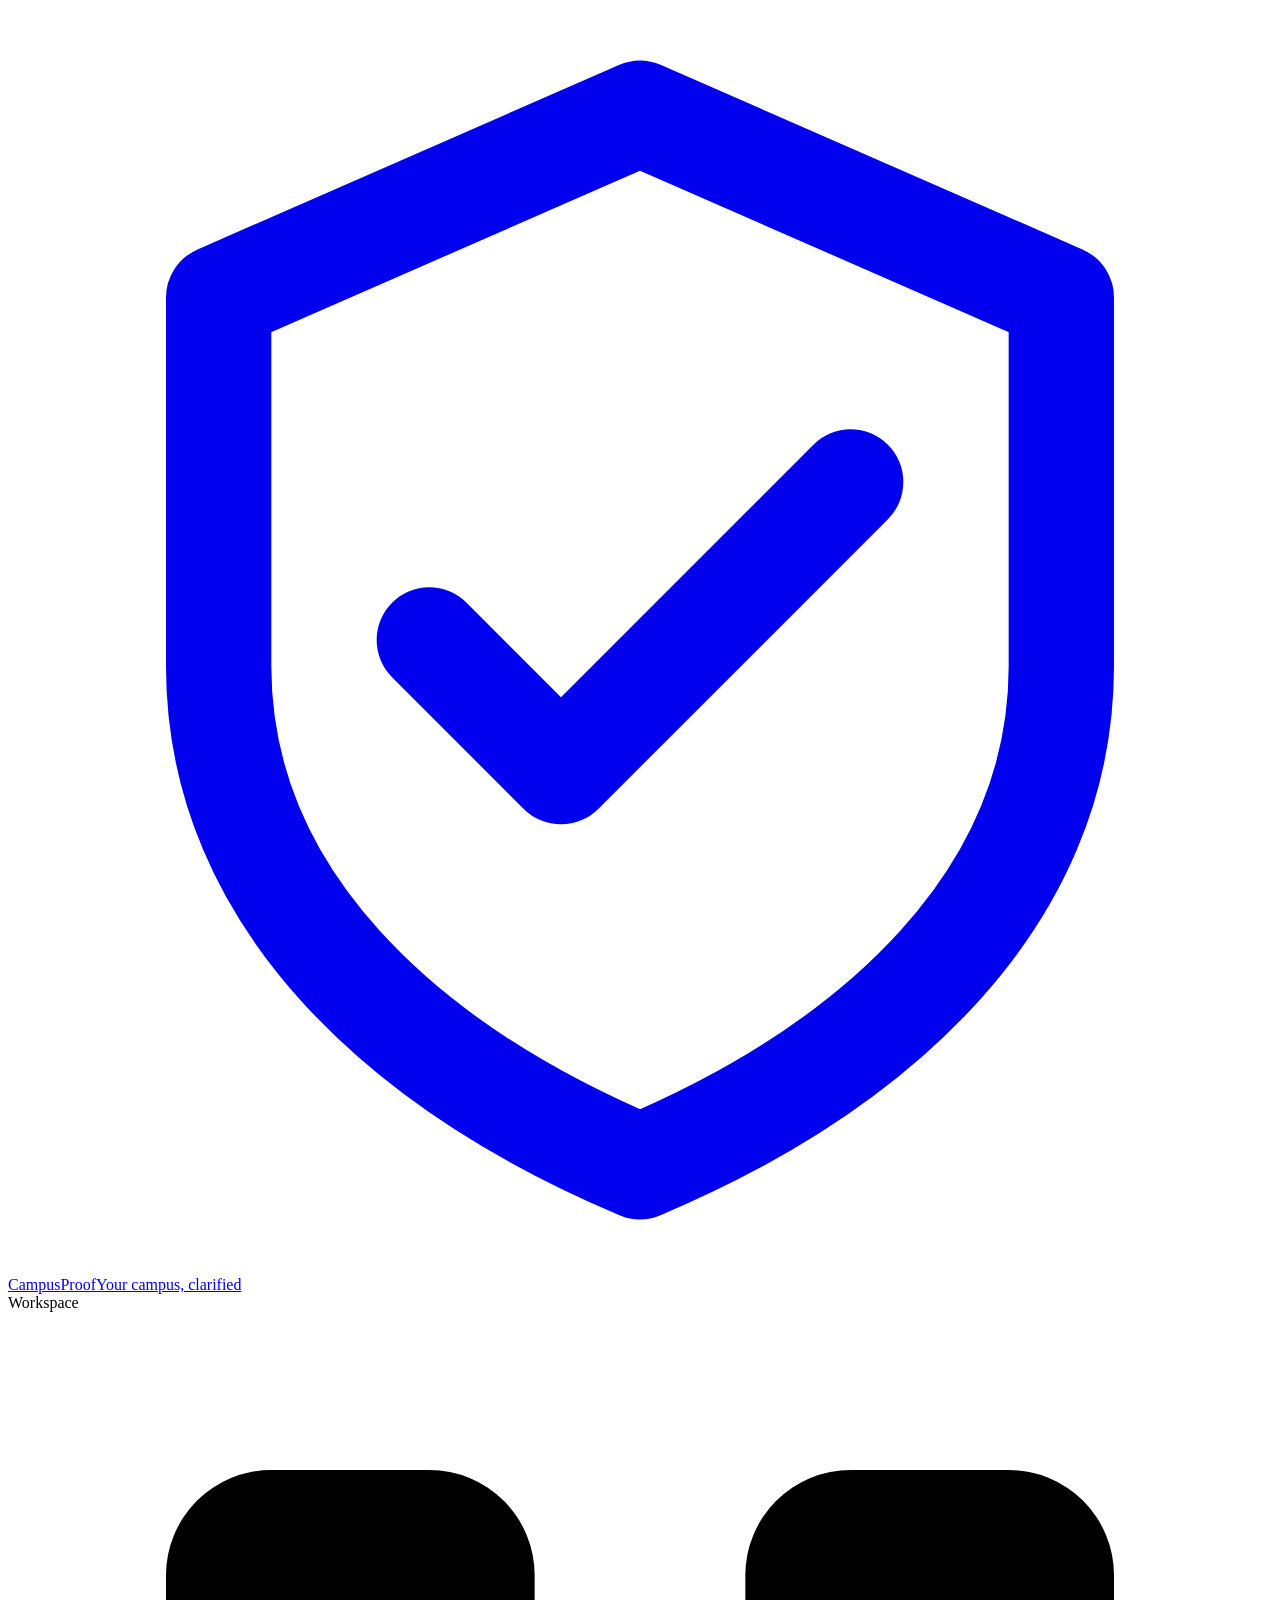
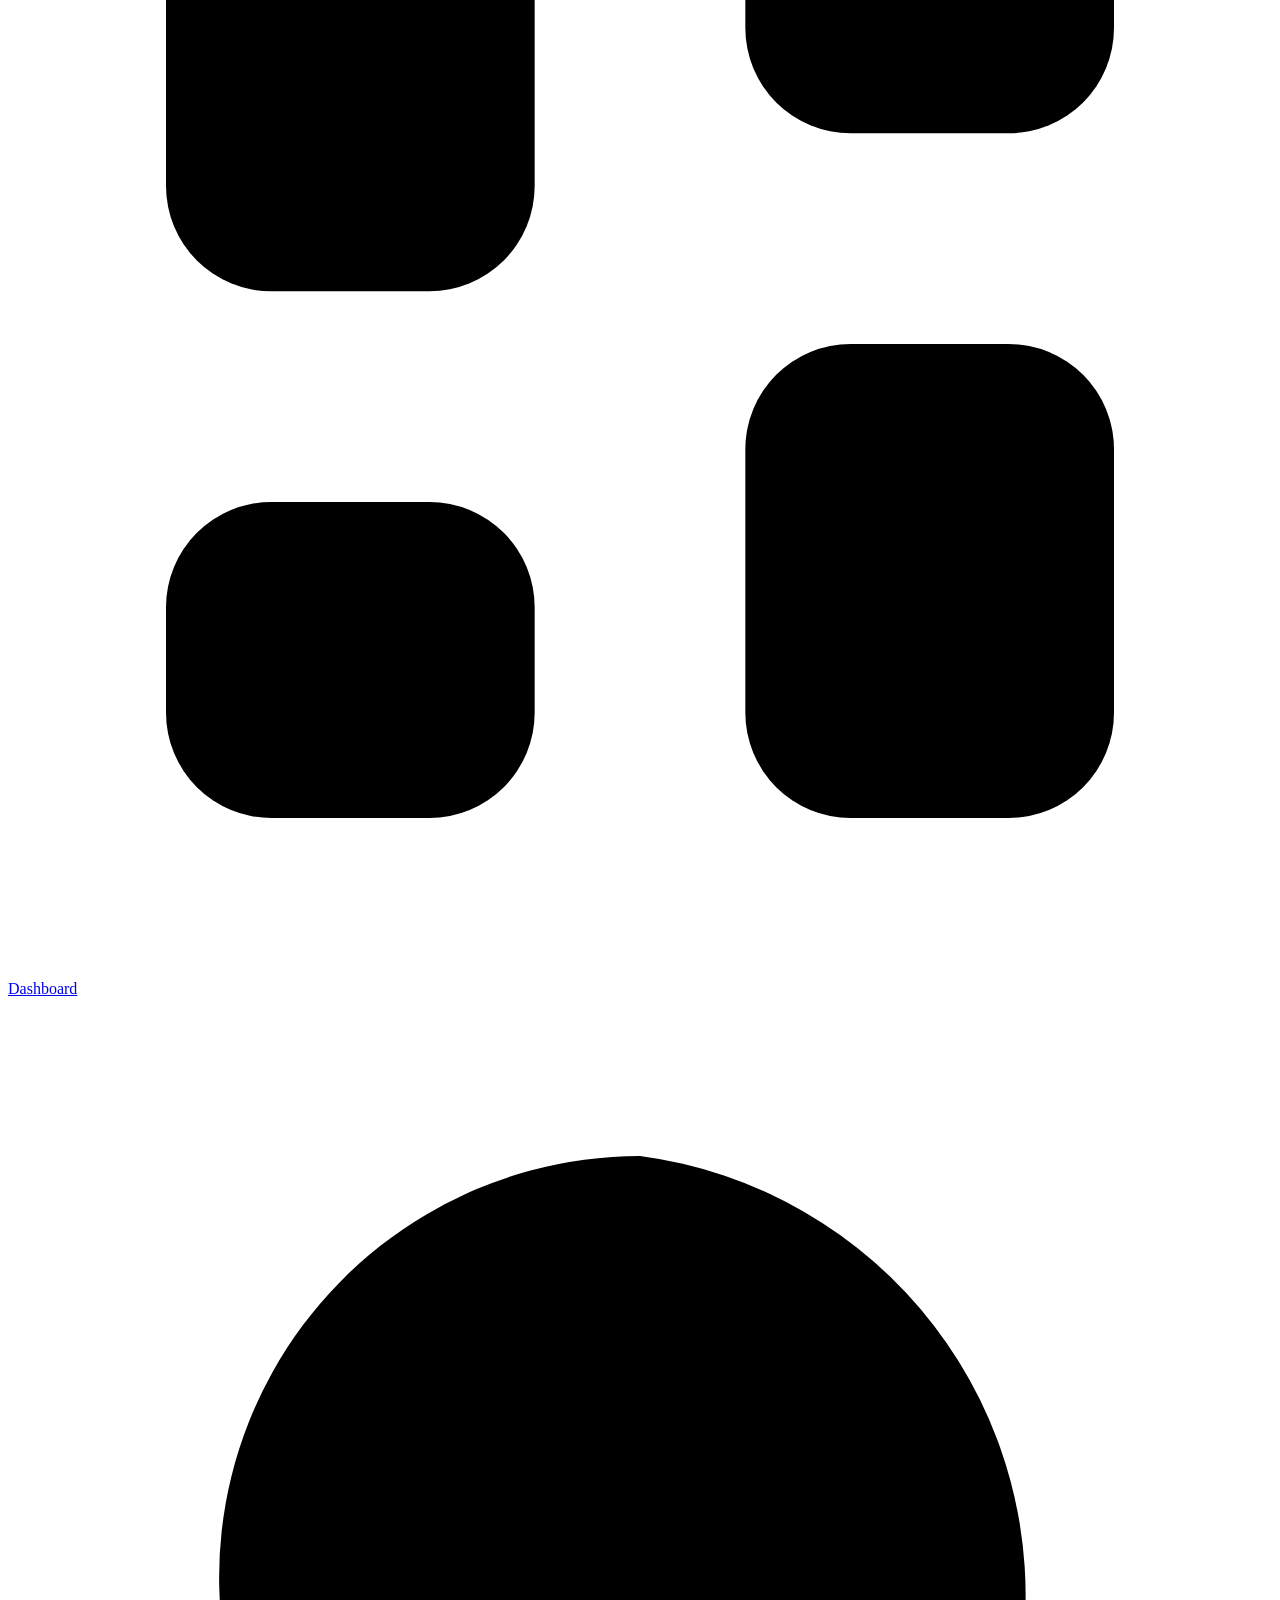
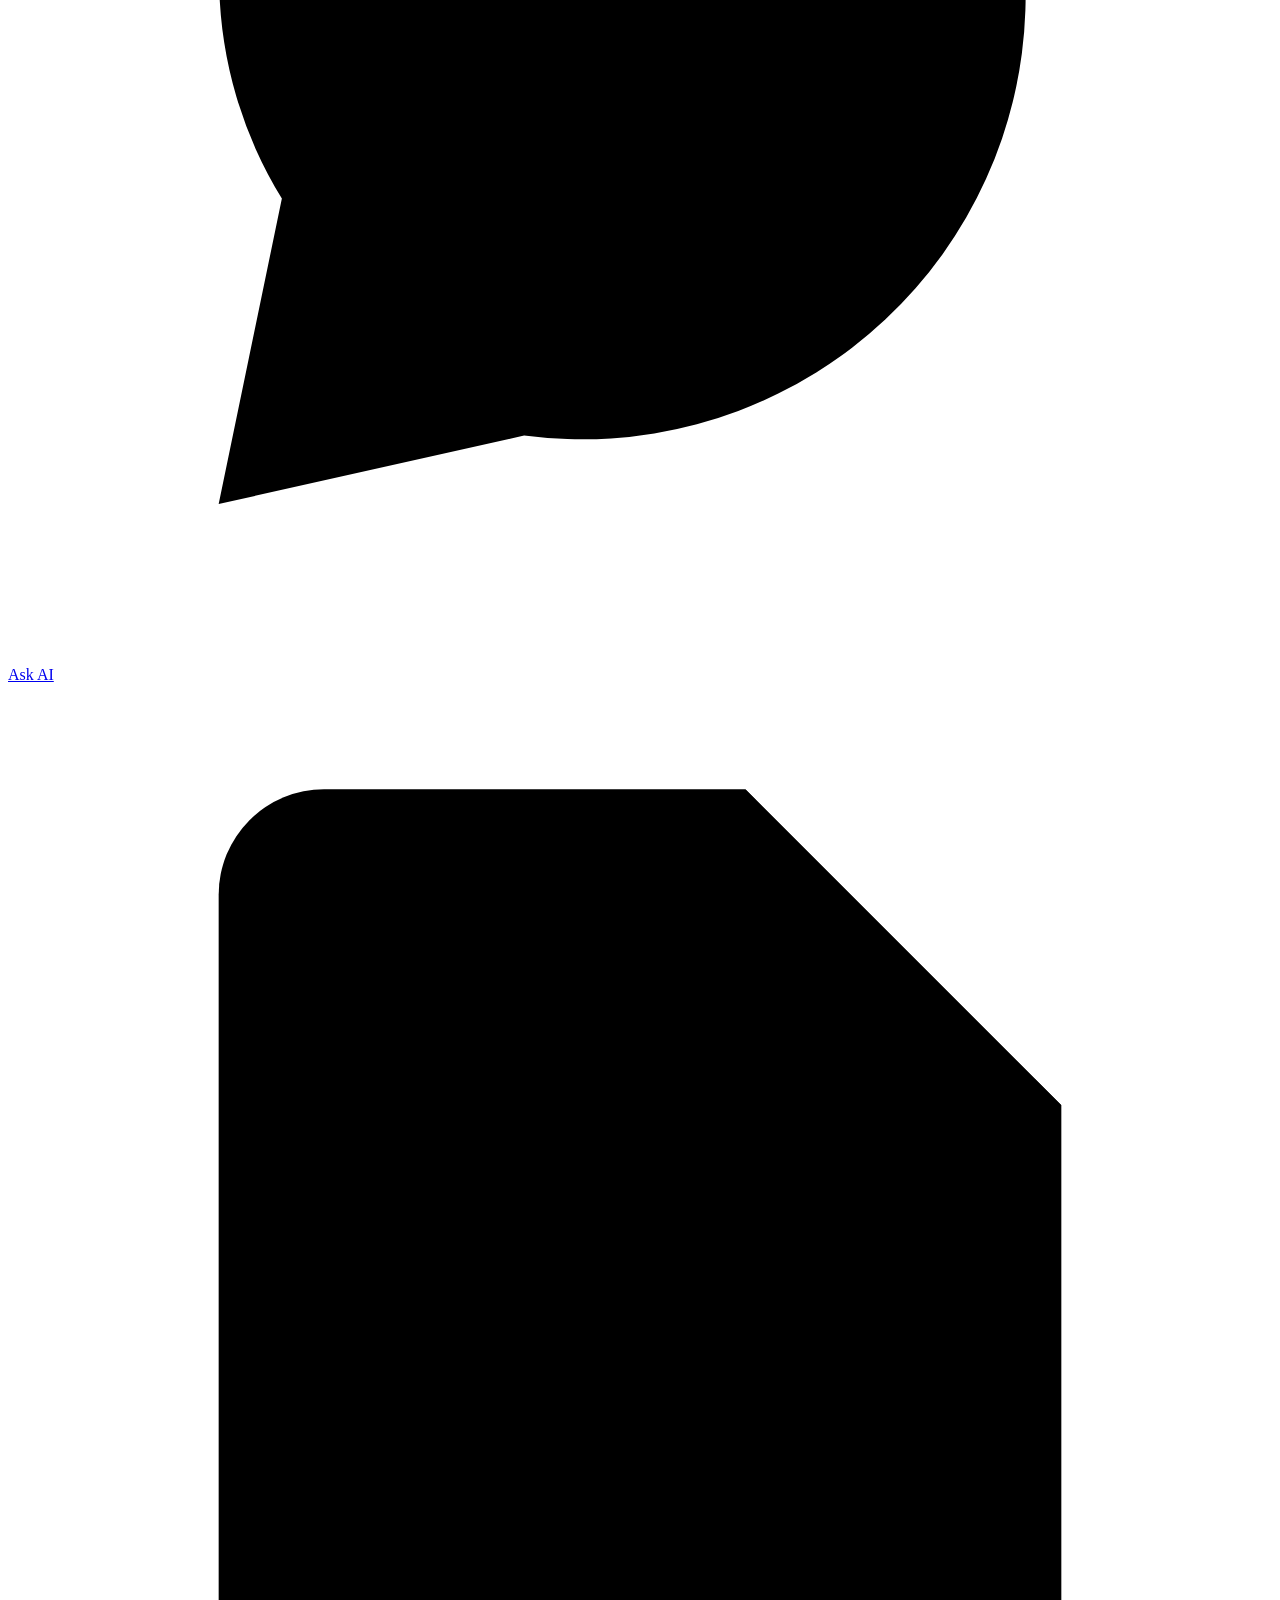
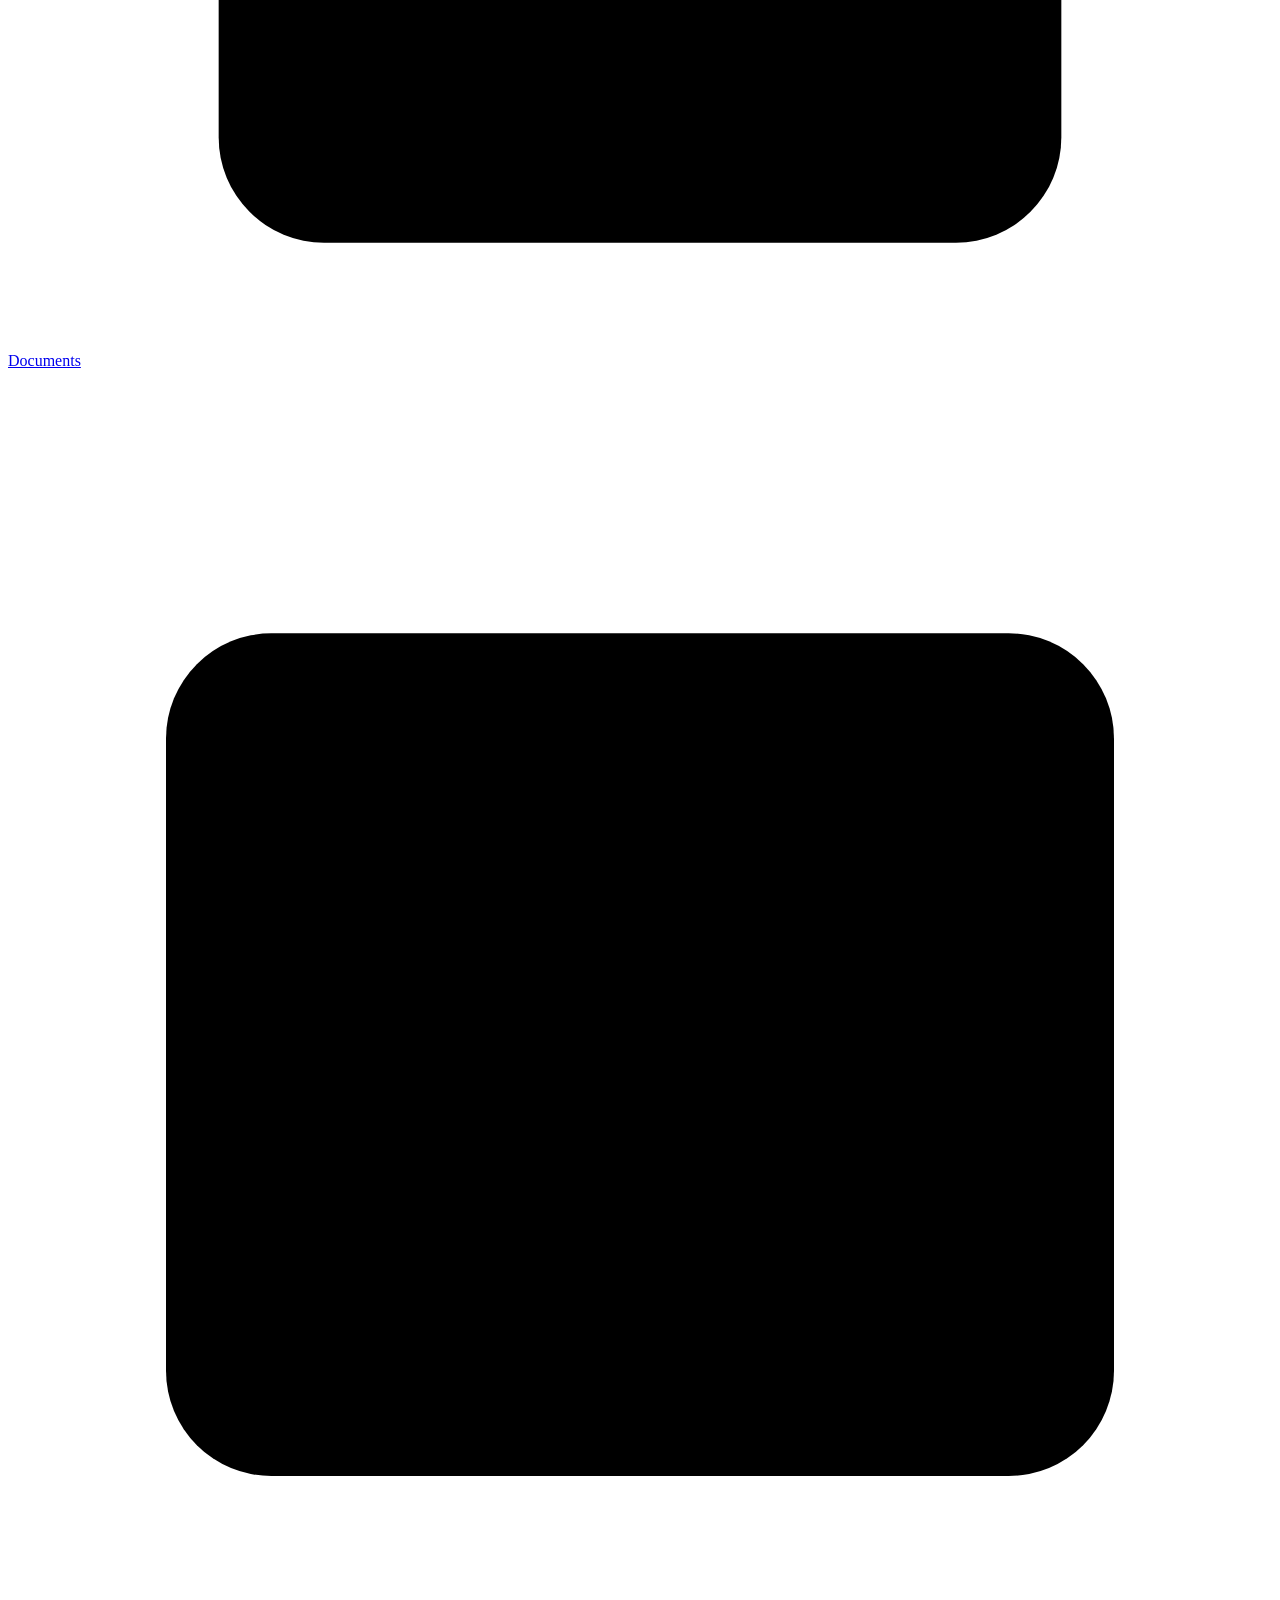
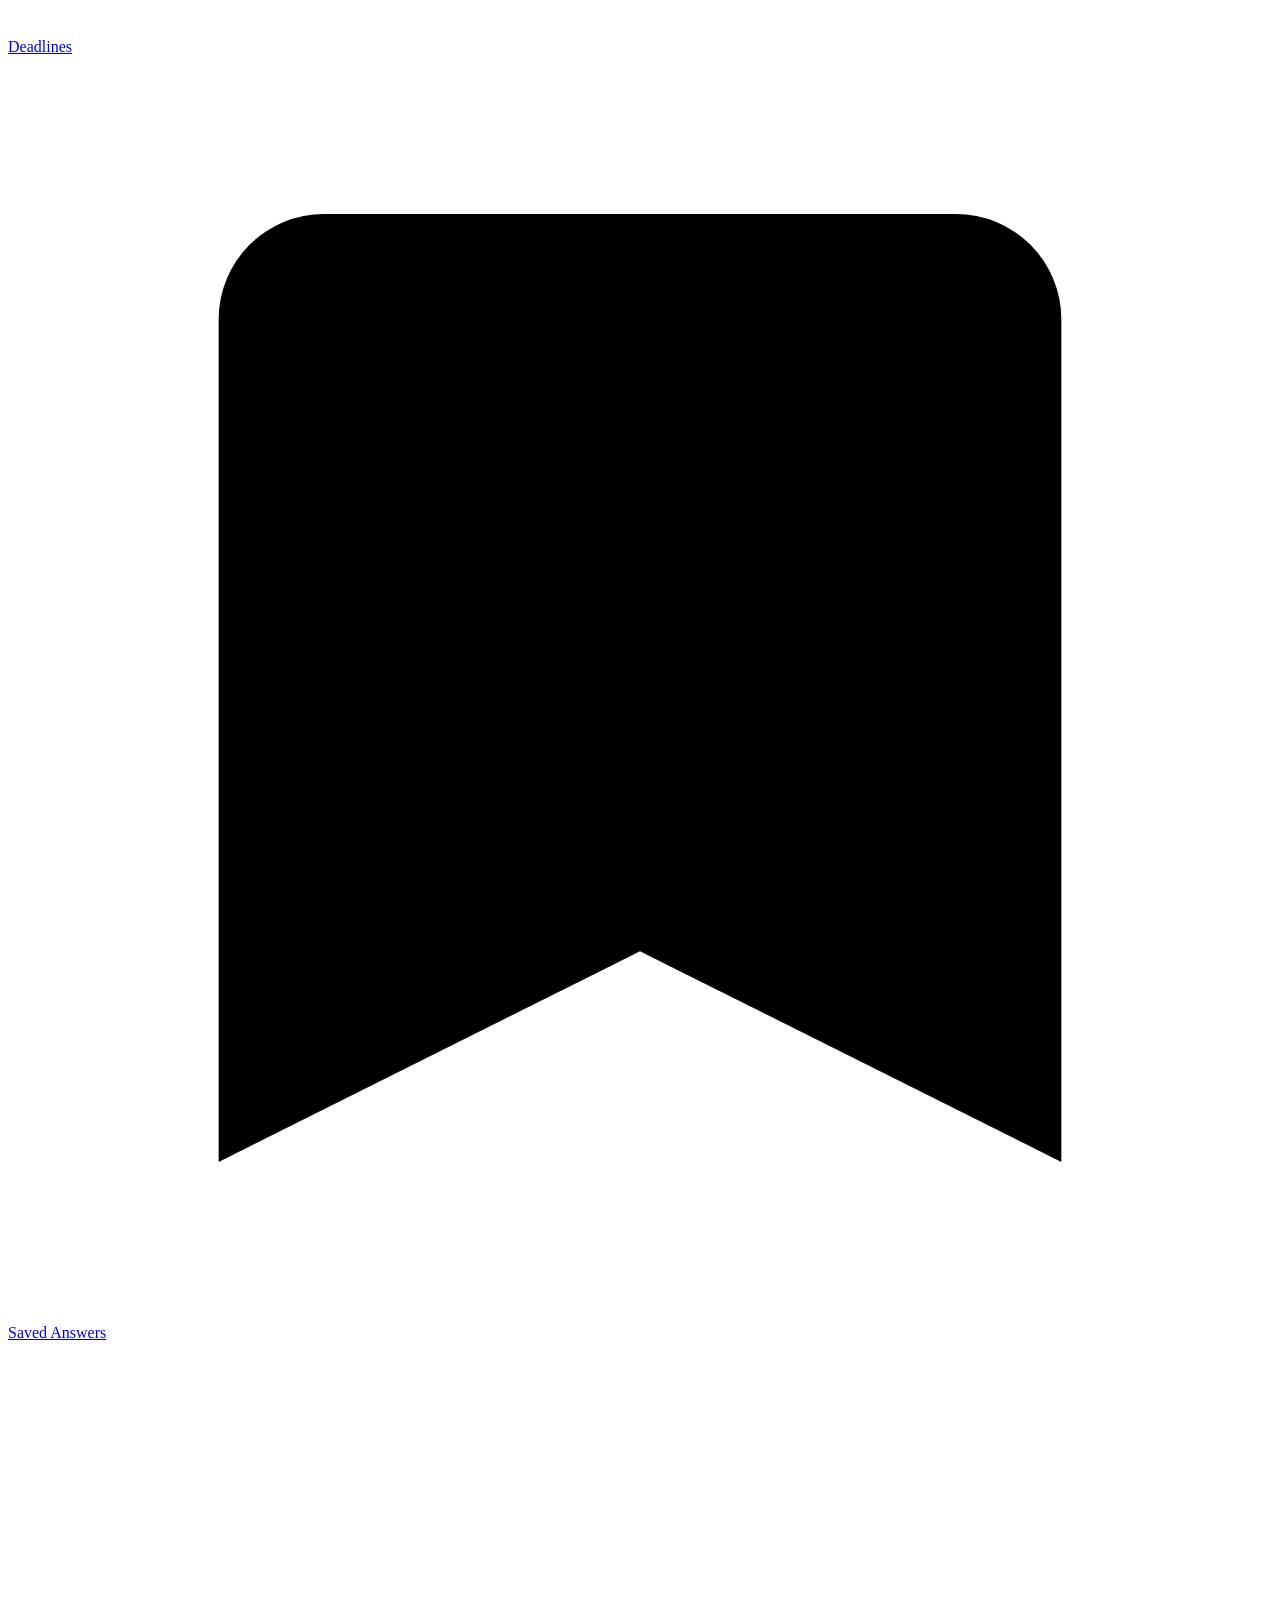
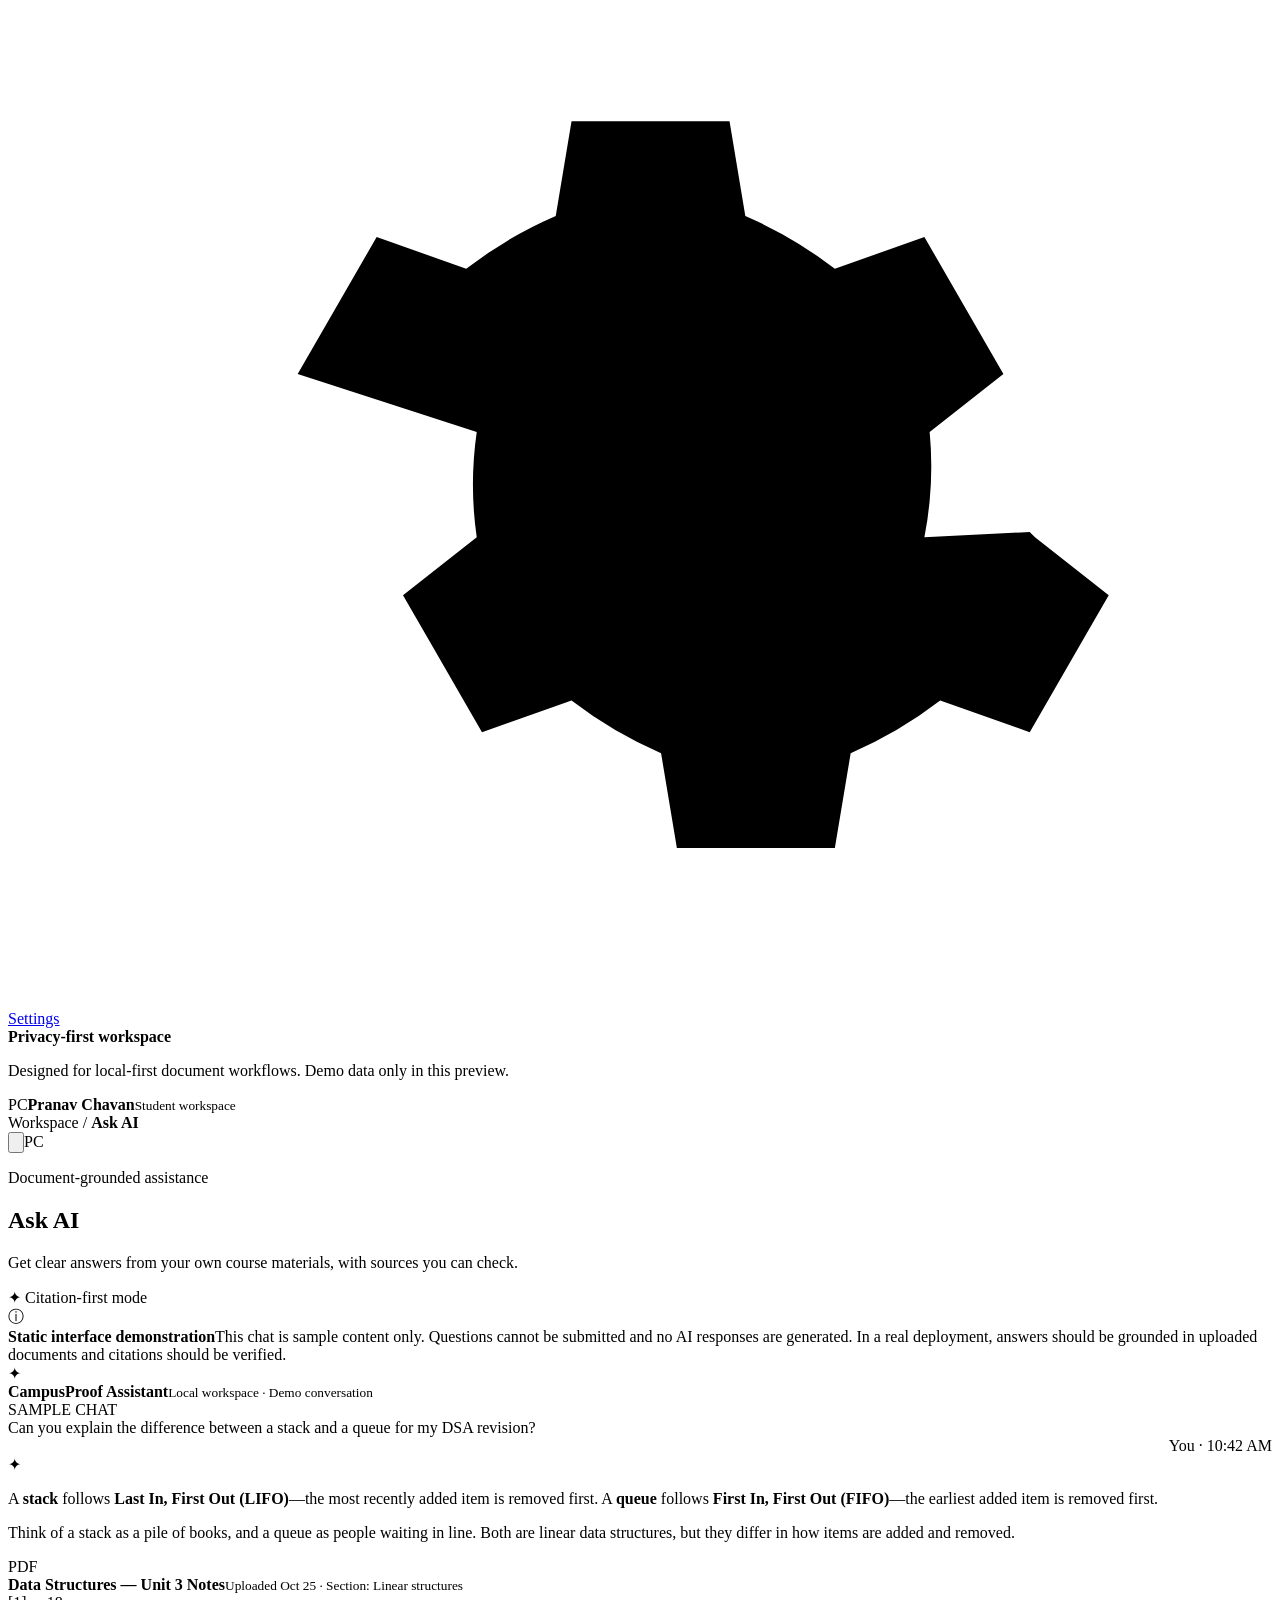
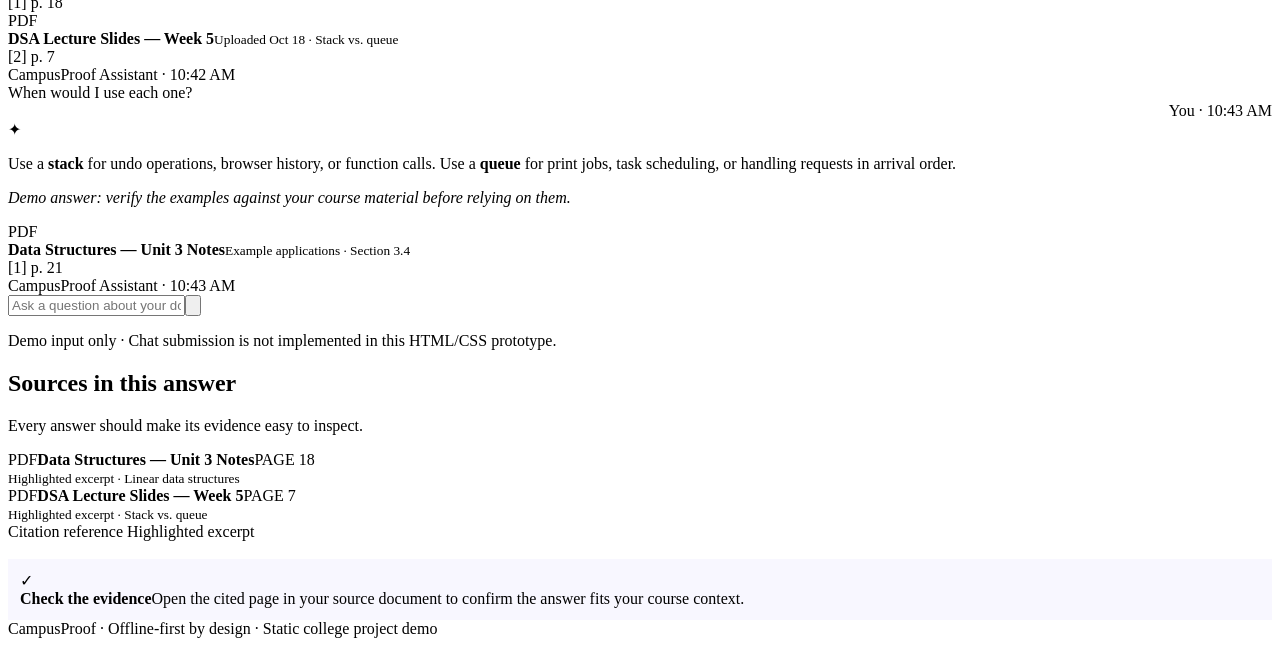
==== ask.html @ c19a7678 "all frontend done" ====
<!doctype html>
<html lang="en">
<head>
  <meta charset="utf-8">
  <meta name="viewport" content="width=device-width, initial-scale=1">
  <meta name="theme-color" content="#f6f7fb">
  <title>Ask AI | CampusProof</title>
  <link rel="stylesheet" href="style.css">
</head>
<body>
<div class="app">
  <aside class="sidebar" aria-label="Main navigation">
    <a class="brand" href="index.html" aria-label="CampusProof home">
      <span class="brand-mark"><svg viewBox="0 0 24 24" aria-hidden="true" fill="none" stroke="currentColor" stroke-width="2" stroke-linecap="round" stroke-linejoin="round"><path d="M4 5.5 12 2l8 3.5v7c0 4.4-3.5 7.6-8 9.5-4.5-1.9-8-5.1-8-9.5z"/><path d="m8 12 2.5 2.5L16 9"/></svg></span>
      <span><span class="brand-name">Campus<span>Proof</span></span><span class="brand-sub">Your campus, clarified</span></span>
    </a>
    <div class="nav-label">Workspace</div>
    <nav class="nav"><a href="index.html" class="" ><span class="nav-icon"><svg viewBox="0 0 24 24" aria-hidden="true"><rect x="3" y="3" width="7" height="8" rx="2"/><rect x="14" y="3" width="7" height="5" rx="2"/><rect x="14" y="12" width="7" height="9" rx="2"/><rect x="3" y="15" width="7" height="6" rx="2"/></svg></span><span>Dashboard</span></a>
<a href="ask.html" class="active" aria-current="page"><span class="nav-icon"><svg viewBox="0 0 24 24" aria-hidden="true"><path d="M12 3a8 8 0 0 0-6.8 12.2L4 21l5.8-1.3A8 8 0 1 0 12 3Z"/><path d="M8.5 9.5a3.5 3.5 0 0 1 6.7 1.4c0 2.1-3.2 2.4-3.2 4"/><path d="M12 18h.01"/></svg></span><span>Ask AI</span></a>
<a href="documents.html" class="" ><span class="nav-icon"><svg viewBox="0 0 24 24" aria-hidden="true"><path d="M14 2H6a2 2 0 0 0-2 2v16a2 2 0 0 0 2 2h12a2 2 0 0 0 2-2V8Z"/><path d="M14 2v6h6M8 13h8M8 17h8"/></svg></span><span>Documents</span></a>
<a href="deadlines.html" class="" ><span class="nav-icon"><svg viewBox="0 0 24 24" aria-hidden="true"><rect x="3" y="5" width="18" height="16" rx="2"/><path d="M16 3v4M8 3v4M3 10h18M8 14h3M8 17h6"/></svg></span><span>Deadlines</span></a>
<a href="saved.html" class="" ><span class="nav-icon"><svg viewBox="0 0 24 24" aria-hidden="true"><path d="M6 3h12a2 2 0 0 1 2 2v16l-8-4-8 4V5a2 2 0 0 1 2-2Z"/></svg></span><span>Saved Answers</span></a>
<a href="settings.html" class="" ><span class="nav-icon"><svg viewBox="0 0 24 24" aria-hidden="true"><circle cx="12" cy="12" r="3"/><path d="m19.4 15 .1.1 1.4 1.1-1.5 2.6-1.7-.6a8 8 0 0 1-1.7 1l-.3 1.8h-3l-.3-1.8a8 8 0 0 1-1.7-1l-1.7.6-1.5-2.6 1.4-1.1a7 7 0 0 1 0-2L5.5 12l1.5-2.6 1.7.6a8 8 0 0 1 1.7-1l.3-1.8h3l.3 1.8a8 8 0 0 1 1.7 1l1.7-.6 1.5 2.6-1.4 1.1a7 7 0 0 1-.1 2Z"/></svg></span><span>Settings</span></a></nav>
    <div class="sidebar-bottom">
      <div class="offline-card"><strong><span class="offline-dot"></span>Privacy-first workspace</strong><p>Designed for local-first document workflows. Demo data only in this preview.</p></div>
      <div class="user-mini"><span class="avatar">PC</span><span><strong>Pranav Chavan</strong><small>Student workspace</small></span></div>
    </div>
  </aside>
  <main class="main">
    <header class="topbar">
      <div class="breadcrumb">Workspace <span aria-hidden="true">/</span> <strong>Ask AI</strong></div>
      <div class="top-actions"><button class="icon-button" type="button" aria-label="Notifications (demo)"><svg viewBox="0 0 24 24" aria-hidden="true"><path d="M18 8a6 6 0 0 0-12 0c0 7-3 7-3 9h18c0-2-3-2-3-9M10 21h4"/></svg></button><span class="avatar" aria-label="Profile initials">PC</span></div>
    </header>
    
<section class="page-heading"><div><p class="eyebrow">Document-grounded assistance</p><h1>Ask AI</h1><p class="subtitle">Get clear answers from your own course materials, with sources you can check.</p></div><span class="button button-secondary">✦ Citation-first mode</span></section>
<div class="notice"><span class="notice-icon">ⓘ</span><div><strong>Static interface demonstration</strong>This chat is sample content only. Questions cannot be submitted and no AI responses are generated. In a real deployment, answers should be grounded in uploaded documents and citations should be verified.</div></div>
<section class="chat-layout">
 <article class="card chat-panel">
  <div class="chat-header"><span class="ai-avatar">✦</span><div><strong>CampusProof Assistant</strong><small><span class="offline-dot"></span>Local workspace · Demo conversation</small></div><span class="demo-tag">SAMPLE CHAT</span></div>
  <div class="chat-body">
   <div class="chat-message user"><div><div class="chat-bubble">Can you explain the difference between a stack and a queue for my DSA revision?</div><div class="chat-time" style="text-align:right">You · 10:42 AM</div></div></div>
   <div class="chat-message ai"><span class="ai-avatar">✦</span><div><div class="chat-bubble"><p>A <strong>stack</strong> follows <strong>Last In, First Out (LIFO)</strong>—the most recently added item is removed first. A <strong>queue</strong> follows <strong>First In, First Out (FIFO)</strong>—the earliest added item is removed first.</p><p>Think of a stack as a pile of books, and a queue as people waiting in line. Both are linear data structures, but they differ in how items are added and removed.</p><div class="citation-card"><span class="file-icon file-pdf" aria-label="PDF file">PDF</span><div><strong>Data Structures — Unit 3 Notes</strong><small>Uploaded Oct 25 · Section: Linear structures</small></div><span class="citation-number">[1] p. 18</span></div><div class="citation-card"><span class="file-icon file-pdf" aria-label="PDF file">PDF</span><div><strong>DSA Lecture Slides — Week 5</strong><small>Uploaded Oct 18 · Stack vs. queue</small></div><span class="citation-number">[2] p. 7</span></div></div><div class="chat-time">CampusProof Assistant · 10:42 AM</div></div></div>
   <div class="chat-message user"><div><div class="chat-bubble">When would I use each one?</div><div class="chat-time" style="text-align:right">You · 10:43 AM</div></div></div>
   <div class="chat-message ai"><span class="ai-avatar">✦</span><div><div class="chat-bubble"><p>Use a <strong>stack</strong> for undo operations, browser history, or function calls. Use a <strong>queue</strong> for print jobs, task scheduling, or handling requests in arrival order.</p><p><em>Demo answer: verify the examples against your course material before relying on them.</em></p><div class="citation-card"><span class="file-icon file-pdf" aria-label="PDF file">PDF</span><div><strong>Data Structures — Unit 3 Notes</strong><small>Example applications · Section 3.4</small></div><span class="citation-number">[1] p. 21</span></div></div><div class="chat-time">CampusProof Assistant · 10:43 AM</div></div></div>
  </div>
  <div class="chat-composer"><form class="composer-field" action="#" method="get"><input aria-label="Type your question" placeholder="Ask a question about your documents…" readonly><button type="button" aria-label="Send is disabled in this demo" title="Demo only"><svg viewBox="0 0 24 24" aria-hidden="true"><path d="m22 2-7 20-4-9-9-4Z"/><path d="M22 2 11 13"/></svg></button></form><p class="composer-help">Demo input only · Chat submission is not implemented in this HTML/CSS prototype.</p></div>
 </article>
 <aside class="card source-panel"><h2>Sources in this answer</h2><p>Every answer should make its evidence easy to inspect.</p>
  <div class="source-preview"><div class="source-preview-head"><span class="file-icon file-pdf" aria-label="PDF file">PDF</span><strong>Data Structures — Unit 3 Notes</strong><span class="page-badge">PAGE 18</span></div><div class="fake-lines"><span class="fake-line" style="width:93%"></span><span class="fake-line highlight"></span><span class="fake-line" style="width:80%"></span><span class="fake-line" style="width:89%"></span><span class="fake-line" style="width:65%"></span></div><small>Highlighted excerpt · Linear data structures</small></div>
  <div class="source-preview"><div class="source-preview-head"><span class="file-icon file-pdf" aria-label="PDF file">PDF</span><strong>DSA Lecture Slides — Week 5</strong><span class="page-badge">PAGE 7</span></div><div class="fake-lines"><span class="fake-line" style="width:86%"></span><span class="fake-line" style="width:75%"></span><span class="fake-line highlight" style="width:91%"></span><span class="fake-line" style="width:60%"></span></div><small>Highlighted excerpt · Stack vs. queue</small></div>
  <div class="legend"><span><i></i> Citation reference</span><span><i></i> Highlighted excerpt</span></div>
  <div class="notice" style="margin:18px 0 0;padding:12px;background:#f8f7ff;border-color:#ece5ff"><span class="notice-icon">✓</span><div><strong>Check the evidence</strong>Open the cited page in your source document to confirm the answer fits your course context.</div></div>
 </aside>
</section>

    <footer class="footer-note">CampusProof · Offline-first by design · Static college project demo</footer>
  </main>
</div>
</body>
</html>
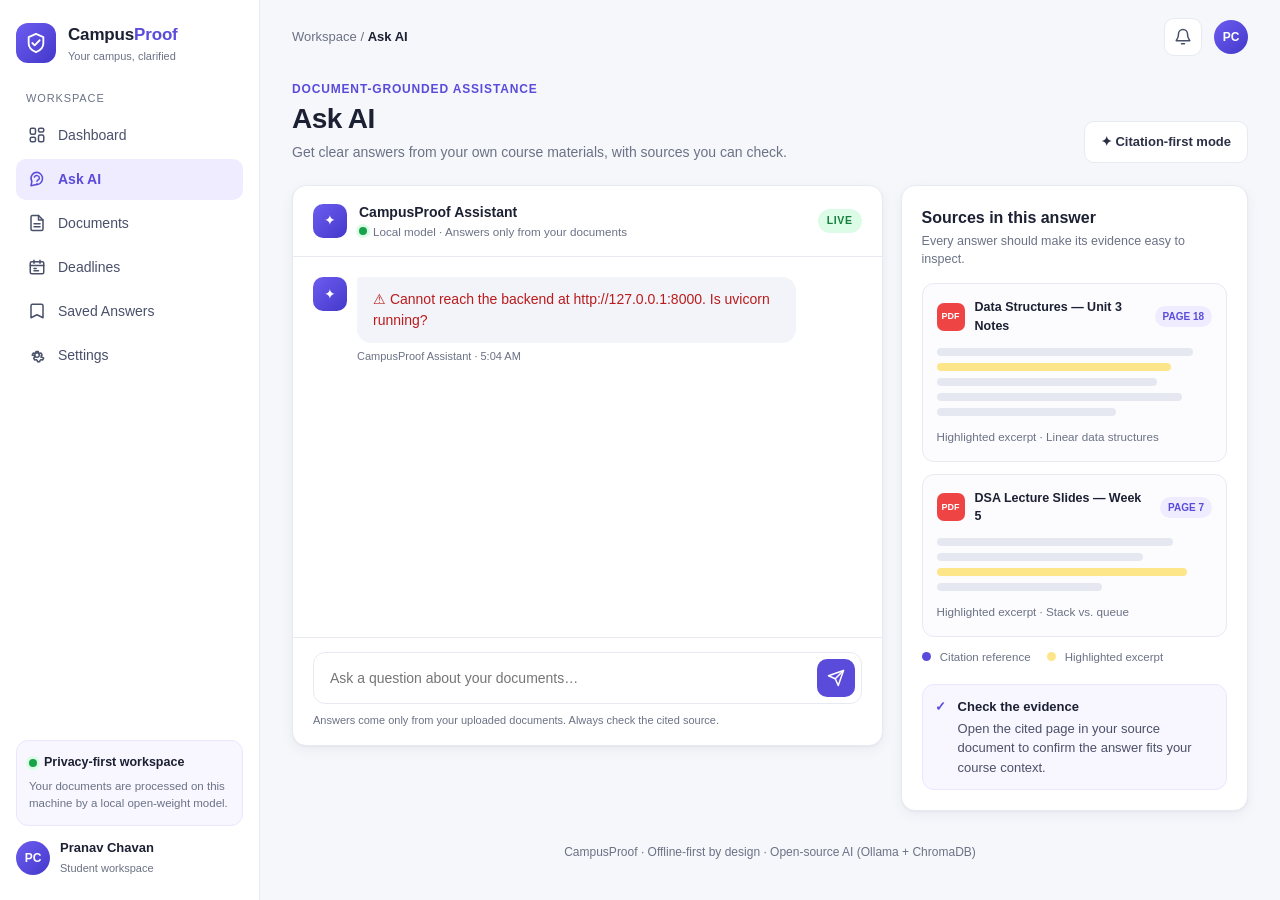
==== commit c647f26f: "All done" ====
--- a/ask.html
+++ b/ask.html
@@ -56,5 +56,6 @@
     <footer class="footer-note">CampusProof · Offline-first by design · Static college project demo</footer>
   </main>
 </div>
+   <script src="app.js"></script>
 </body>
 </html>
--- a/style.css
+++ b/style.css
@@ -0,0 +1,220 @@
+/* CampusProof - stylesheet for the static demo pages */
+:root{--bg:#f6f7fb;--card:#fff;--ink:#1c2033;--muted:#6b7285;--line:#e8eaf2;--brand:#5b4bdb;--brand-soft:#efecff;
+--green:#16a34a;--amber:#d97706;--red:#dc2626;--blue:#2563eb;--purple:#7c3aed;--radius:14px;--shadow:0 1px 2px rgba(20,24,50,.04),0 4px 14px rgba(20,24,50,.05)}
+*{box-sizing:border-box}
+html,body{margin:0}
+body{font-family:Inter,-apple-system,"Segoe UI",Roboto,Helvetica,Arial,sans-serif;background:var(--bg);color:var(--ink);font-size:14px;line-height:1.5}
+a{color:inherit;text-decoration:none}
+h1,h2,h3,p{margin:0}
+svg{width:18px;height:18px;fill:none;stroke:currentColor;stroke-width:2;stroke-linecap:round;stroke-linejoin:round;flex:none}
+small{color:var(--muted)}
+
+/* layout */
+.app{display:grid;grid-template-columns:260px 1fr;min-height:100vh}
+.sidebar{background:#fff;border-right:1px solid var(--line);padding:22px 16px;display:flex;flex-direction:column;position:sticky;top:0;height:100vh;overflow:auto}
+.main{padding:0 32px 32px;min-width:0}
+.grid{display:grid;gap:18px}
+.stack{display:flex;flex-direction:column;gap:18px}
+.card{background:var(--card);border:1px solid var(--line);border-radius:var(--radius);box-shadow:var(--shadow)}
+
+/* sidebar */
+.brand{display:flex;align-items:center;gap:12px;margin-bottom:26px}
+.brand-mark{width:40px;height:40px;border-radius:12px;background:linear-gradient(135deg,#6d5df0,#4338ca);color:#fff;display:grid;place-items:center}
+.brand-mark svg{width:22px;height:22px}
+.brand-name{display:block;font-weight:700;font-size:17px;letter-spacing:-.01em}
+.brand-name span{color:var(--brand)}
+.brand-sub{display:block;font-size:11px;color:var(--muted)}
+.nav-label{font-size:11px;text-transform:uppercase;letter-spacing:.08em;color:var(--muted);margin:0 10px 8px}
+.nav{display:flex;flex-direction:column;gap:3px}
+.nav a{display:flex;align-items:center;gap:12px;padding:10px 12px;border-radius:10px;color:#49506a;font-weight:500}
+.nav a:hover{background:#f3f4fa}
+.nav a.active{background:var(--brand-soft);color:var(--brand);font-weight:600}
+.nav-icon{display:grid;place-items:center}
+.sidebar-bottom{margin-top:auto;padding-top:20px;display:flex;flex-direction:column;gap:12px}
+.offline-card{background:#f8f7ff;border:1px solid #ece5ff;border-radius:12px;padding:12px;font-size:12px}
+.offline-card strong{display:flex;align-items:center;gap:7px;font-size:12.5px}
+.offline-card p{margin-top:6px;color:var(--muted);font-size:11.5px}
+.offline-dot{width:8px;height:8px;border-radius:50%;background:var(--green);display:inline-block;box-shadow:0 0 0 3px #dcfce7}
+.user-mini{display:flex;align-items:center;gap:10px}
+.user-mini strong{display:block;font-size:13px}
+.user-mini small{font-size:11px}
+.avatar{width:34px;height:34px;border-radius:50%;background:linear-gradient(135deg,#6d5df0,#4338ca);color:#fff;font-weight:600;font-size:12px;display:inline-grid;place-items:center;flex:none}
+
+/* topbar + headings */
+.topbar{display:flex;justify-content:space-between;align-items:center;padding:18px 0}
+.breadcrumb{color:var(--muted);font-size:13px}
+.breadcrumb strong{color:var(--ink)}
+.top-actions{display:flex;align-items:center;gap:12px}
+.icon-button{width:38px;height:38px;border-radius:10px;border:1px solid var(--line);background:#fff;display:grid;place-items:center;cursor:pointer;color:#49506a}
+.page-heading{display:flex;justify-content:space-between;align-items:flex-end;gap:16px;margin:6px 0 22px;flex-wrap:wrap}
+.eyebrow{color:var(--brand);font-weight:600;font-size:12px;text-transform:uppercase;letter-spacing:.07em;margin-bottom:4px}
+.page-heading h1{font-size:28px;letter-spacing:-.02em;line-height:1.2}
+.subtitle{color:var(--muted);margin-top:6px}
+
+/* buttons */
+.button{display:inline-flex;align-items:center;justify-content:center;gap:8px;padding:10px 16px;border-radius:10px;font-weight:600;font-size:13px;border:1px solid transparent;cursor:pointer;white-space:nowrap}
+.button svg{width:16px;height:16px}
+.button-primary{background:var(--brand);color:#fff}
+.button-primary:hover{background:#4a3bc7}
+.button-secondary{background:#fff;border-color:var(--line);color:#2b3045}
+.button-soft{background:var(--brand-soft);color:var(--brand)}
+
+/* notice */
+.notice{display:flex;gap:12px;align-items:flex-start;background:#f8f7ff;border:1px solid #ece5ff;border-radius:12px;padding:14px 16px;margin-bottom:20px;font-size:13px;color:#4b5068}
+.notice strong{display:block;color:var(--ink);margin-bottom:2px}
+.notice-icon{color:var(--brand);font-weight:700}
+
+/* dashboard */
+.ask-banner{background:linear-gradient(135deg,#5b4bdb,#4338ca 60%,#3730a3);color:#fff;border-radius:18px;padding:28px;margin-bottom:22px}
+.ask-banner h2{font-size:22px;letter-spacing:-.01em}
+.ask-banner p{opacity:.85;margin-top:6px}
+.ask-box{display:flex;gap:10px;margin-top:18px;background:#fff;border-radius:12px;padding:6px;flex-wrap:wrap}
+.ask-box input{flex:1;min-width:200px;border:0;outline:0;padding:10px 12px;font-size:14px;background:transparent;color:var(--ink)}
+.chips{display:flex;gap:8px;margin-top:14px;flex-wrap:wrap}
+.chip{background:rgba(255,255,255,.16);border:1px solid rgba(255,255,255,.25);padding:6px 12px;border-radius:999px;font-size:12px}
+.stats-grid{grid-template-columns:repeat(4,1fr);margin-bottom:22px}
+.stat-card{padding:18px}
+.stat-top{display:flex;justify-content:space-between;align-items:center}
+.stat-label{color:var(--muted);font-size:13px;font-weight:500}
+.stat-icon{width:34px;height:34px;border-radius:10px;display:grid;place-items:center;font-weight:700}
+.stat-icon svg{width:17px;height:17px}
+.tint-blue{background:#e8f0ff;color:var(--blue)}.tint-amber{background:#fff3df;color:var(--amber)}
+.tint-green{background:#e3f8ea;color:var(--green)}.tint-purple{background:#f0e9ff;color:var(--purple)}
+.stat-value{font-size:30px;font-weight:700;letter-spacing:-.02em;margin-top:10px}
+.stat-note{color:var(--muted);font-size:12px;margin-top:2px}
+.positive{color:var(--green);font-weight:600}
+.content-grid{grid-template-columns:1.6fr 1fr;align-items:start}
+.section-card{padding:20px}
+.section-head{display:flex;justify-content:space-between;align-items:flex-start;gap:12px;margin-bottom:14px}
+.section-head h2{font-size:16px}
+.section-head p{color:var(--muted);font-size:12.5px;margin-top:2px}
+.text-link{color:var(--brand);font-weight:600;font-size:13px}
+.doc-list,.deadline-list,.question-list{display:flex;flex-direction:column}
+.doc-row,.deadline-item{display:flex;align-items:center;gap:14px;padding:12px 0;border-top:1px solid var(--line)}
+.doc-row:first-child,.deadline-list .deadline-item:first-child{border-top:0}
+.row-main,.deadline-info{flex:1;min-width:0}
+.row-main strong,.deadline-info strong{display:block;font-size:13.5px}
+.row-main small,.deadline-info small{font-size:12px}
+.question-item{padding:14px 0;border-top:1px solid var(--line)}
+.question-item:first-child{border-top:0}
+.question-title{font-weight:600}
+.question-preview{color:var(--muted);font-size:13px;margin-top:3px}
+.question-meta{display:flex;align-items:center;gap:12px;margin-top:8px;font-size:12px;color:var(--muted)}
+.source-pill{background:var(--brand-soft);color:var(--brand);padding:2px 9px;border-radius:999px;font-weight:600;font-size:11.5px}
+
+/* file icons, status, priority */
+.file-icon{width:38px;height:38px;border-radius:10px;display:inline-grid;place-items:center;font-size:10.5px;font-weight:700;color:#fff;flex:none}
+.file-pdf{background:#ef4444}.file-doc{background:#2563eb}.file-ppt{background:#f97316}.file-xls{background:#16a34a}
+.status{padding:4px 10px;border-radius:999px;font-size:11.5px;font-weight:600;white-space:nowrap}
+.status-ready{background:#e3f8ea;color:#15803d}.status-processing{background:#fff3df;color:#b45309}
+.priority{padding:4px 10px;border-radius:8px;font-size:11.5px;font-weight:600}
+.priority-high{background:#fee2e2;color:#b91c1c}.priority-medium{background:#fff3df;color:#b45309}.priority-low{background:#e3f8ea;color:#15803d}
+.date-box{width:46px;height:48px;border-radius:10px;background:var(--brand-soft);color:var(--brand);display:flex;flex-direction:column;align-items:center;justify-content:center;flex:none;line-height:1.1}
+.date-box strong{font-size:16px}.date-box small{font-size:10px;text-transform:uppercase;color:var(--brand)}
+
+/* documents */
+.toolbar{display:flex;gap:12px;margin-bottom:18px;flex-wrap:wrap}
+.search-field{flex:1;min-width:220px;display:flex;align-items:center;gap:10px;background:#fff;border:1px solid var(--line);border-radius:10px;padding:0 12px;color:var(--muted)}
+.search-field input{flex:1;border:0;outline:0;padding:10px 0;font-size:14px;background:transparent}
+.filter{border:1px solid var(--line);background:#fff;border-radius:10px;padding:10px 12px;font-size:13px;color:var(--ink)}
+.doc-grid{grid-template-columns:repeat(3,1fr)}
+.document-card{padding:18px}
+.document-top{display:flex;justify-content:space-between;align-items:center;margin-bottom:12px}
+.more{color:var(--muted);letter-spacing:2px}
+.document-card h3{font-size:14.5px}
+.document-card p{color:var(--muted);font-size:12.5px;margin-top:2px}
+.document-bottom{display:flex;justify-content:space-between;align-items:center;margin-top:16px}
+.empty-state{text-align:center;border:1.5px dashed #d6d9e8;border-radius:var(--radius);padding:34px 20px;background:#fff}
+.empty-illustration{width:52px;height:52px;border-radius:50%;background:var(--brand-soft);color:var(--brand);display:grid;place-items:center;margin:0 auto 12px;font-size:24px}
+.empty-state p{color:var(--muted);max-width:460px;margin:6px auto 16px}
+
+/* ask */
+.chat-layout{display:grid;grid-template-columns:1.7fr 1fr;gap:18px;align-items:start}
+.chat-panel{display:flex;flex-direction:column;overflow:hidden}
+.chat-header{display:flex;align-items:center;gap:12px;padding:16px 20px;border-bottom:1px solid var(--line)}
+.chat-header strong{display:block}.chat-header small{display:flex;align-items:center;gap:6px}
+.ai-avatar{width:34px;height:34px;border-radius:10px;background:linear-gradient(135deg,#6d5df0,#4338ca);color:#fff;display:inline-grid;place-items:center;flex:none}
+.demo-tag{margin-left:auto;font-size:10.5px;font-weight:700;letter-spacing:.06em;background:#fff3df;color:#b45309;padding:4px 9px;border-radius:999px}
+.chat-body{padding:20px;display:flex;flex-direction:column;gap:18px;min-height:380px}
+.chat-message{display:flex;gap:10px;max-width:88%}
+.chat-message.user{align-self:flex-end}
+.chat-bubble{padding:12px 16px;border-radius:14px;background:#f3f4fa}
+.chat-bubble p+p{margin-top:8px}
+.chat-message.user .chat-bubble{background:var(--brand);color:#fff;border-bottom-right-radius:4px}
+.chat-message.ai .chat-bubble{border-top-left-radius:4px}
+.chat-time{font-size:11px;color:var(--muted);margin-top:5px}
+.citation-card{display:flex;align-items:center;gap:10px;background:#fff;border:1px solid var(--line);border-radius:10px;padding:8px 10px;margin-top:10px}
+.citation-card .file-icon{width:30px;height:30px;font-size:9px;border-radius:8px}
+.citation-card strong{display:block;font-size:12.5px;color:var(--ink)}
+.citation-card small{font-size:11px}
+.citation-number{margin-left:auto;font-size:11.5px;font-weight:700;color:var(--brand);white-space:nowrap}
+.chat-composer{padding:14px 20px 16px;border-top:1px solid var(--line)}
+.composer-field{display:flex;gap:8px;border:1px solid var(--line);border-radius:12px;padding:6px 6px 6px 14px;background:#fff}
+.composer-field input{flex:1;border:0;outline:0;font-size:14px;background:transparent}
+.composer-field button{width:38px;height:38px;border:0;border-radius:10px;background:var(--brand);color:#fff;display:grid;place-items:center;cursor:pointer}
+.composer-help{font-size:11px;color:var(--muted);margin-top:8px}
+.source-panel{padding:20px}
+.source-panel h2{font-size:16px}
+.source-panel>p{color:var(--muted);font-size:12.5px;margin:2px 0 14px}
+.source-preview{border:1px solid var(--line);border-radius:12px;padding:14px;margin-bottom:12px;background:#fcfcfe}
+.source-preview-head{display:flex;align-items:center;gap:10px;margin-bottom:12px}
+.source-preview-head .file-icon{width:28px;height:28px;font-size:9px;border-radius:7px}
+.source-preview-head strong{font-size:12.5px;flex:1}
+.page-badge{background:var(--brand-soft);color:var(--brand);font-size:10px;font-weight:700;padding:3px 8px;border-radius:999px}
+.fake-lines{display:flex;flex-direction:column;gap:7px;margin-bottom:10px}
+.fake-line{display:block;height:8px;border-radius:4px;background:#e6e8f1;width:90%}
+.fake-line.highlight{background:#fde68a;width:85%}
+.legend{display:flex;gap:16px;font-size:11.5px;color:var(--muted)}
+.legend i{display:inline-block;width:9px;height:9px;border-radius:50%;background:var(--brand);margin-right:6px}
+.legend span+span i{background:#fde68a}
+
+/* deadlines */
+.deadline-layout{grid-template-columns:1fr 1fr;margin-bottom:0;align-items:start}
+.calendar-card{padding:20px}
+.calendar-head{display:flex;justify-content:space-between;align-items:flex-start;margin-bottom:14px}
+.calendar-head h2{font-size:16px}.calendar-head span{color:var(--muted);font-size:12.5px}
+.calendar{display:grid;grid-template-columns:repeat(7,1fr);gap:6px;text-align:center}
+.calendar-day-name{font-size:11px;font-weight:600;color:var(--muted);padding-bottom:4px}
+.calendar-day{padding:9px 0;border-radius:9px;font-size:13px}
+.calendar-day.muted{color:#c2c6d6}
+.calendar-day.has-event{background:#fee2e2;color:#b91c1c;font-weight:700}
+.calendar-day.selected{background:var(--brand);color:#fff;font-weight:700}
+.deadline-full{padding:14px 16px;margin-bottom:12px;box-shadow:none}
+.deadline-full-head{display:flex;align-items:center;gap:12px}
+.deadline-full-head>div:nth-child(2){flex:1}
+.deadline-full-head h3{font-size:14px}.deadline-full-head p{color:var(--muted);font-size:12.5px}
+.deadline-full-foot{display:flex;justify-content:space-between;margin-top:10px;padding-top:10px;border-top:1px dashed var(--line);font-size:12px;color:var(--muted)}
+
+/* saved */
+.answer-card{padding:20px;margin-bottom:16px}
+.answer-card-head{display:flex;align-items:flex-start;gap:12px;margin-bottom:10px}
+.answer-card-head h3{font-size:15px}
+.saved-date{font-size:12px;color:var(--muted)}
+.answer-card>p{color:#3b415a}
+.answer-card-foot{display:flex;justify-content:space-between;align-items:center;gap:12px;margin-top:14px;padding-top:12px;border-top:1px solid var(--line);flex-wrap:wrap}
+.answer-sources{display:flex;gap:8px;flex-wrap:wrap}
+.answer-sources span{background:#f3f4fa;border-radius:8px;padding:4px 10px;font-size:11.5px;color:#49506a}
+
+/* settings */
+.settings-layout{grid-template-columns:1fr 1fr;align-items:start}
+.settings-layout>div{display:flex;flex-direction:column;gap:18px}
+.settings-card{padding:20px}
+.settings-title{display:flex;align-items:center;gap:12px;margin-bottom:16px}
+.settings-title h2{font-size:16px}.settings-title p{color:var(--muted);font-size:12.5px}
+.form-row{display:grid;grid-template-columns:1fr 1fr;gap:14px;margin-bottom:14px}
+.form-group label{display:block;font-size:12px;font-weight:600;margin-bottom:5px;color:#49506a}
+.form-group input,.form-group select{width:100%;border:1px solid var(--line);border-radius:10px;padding:10px 12px;font-size:13.5px;background:#fafbfe;color:var(--ink)}
+.setting-row{display:flex;justify-content:space-between;align-items:center;gap:14px;padding:12px 0;border-top:1px solid var(--line)}
+.setting-row strong{display:block;font-size:13.5px}.setting-row p{color:var(--muted);font-size:12px}
+.toggle{width:40px;height:22px;border-radius:999px;background:#d6d9e8;position:relative;flex:none}
+.toggle::after{content:"";position:absolute;top:3px;left:3px;width:16px;height:16px;border-radius:50%;background:#fff;transition:.2s}
+.toggle.on{background:var(--brand)}.toggle.on::after{left:21px}
+.storage-meter{height:8px;border-radius:999px;background:#eceef6;margin:10px 0;overflow:hidden}
+.storage-meter span{display:block;height:100%;width:28%;background:linear-gradient(90deg,#6d5df0,#4338ca);border-radius:999px}
+.storage-details{display:flex;justify-content:space-between;font-size:12px;color:var(--muted)}
+
+.footer-note{text-align:center;color:var(--muted);font-size:12px;margin-top:32px}
+
+/* responsive */
+@media(max-width:1100px){.stats-grid{grid-template-columns:repeat(2,1fr)}.doc-grid{grid-template-columns:repeat(2,1fr)}.content-grid,.chat-layout,.deadline-layout,.settings-layout{grid-template-columns:1fr}}
+@media(max-width:820px){.app{grid-template-columns:1fr}.sidebar{position:static;height:auto}.main{padding:0 16px 24px}.doc-grid,.form-row{grid-template-columns:1fr}}
